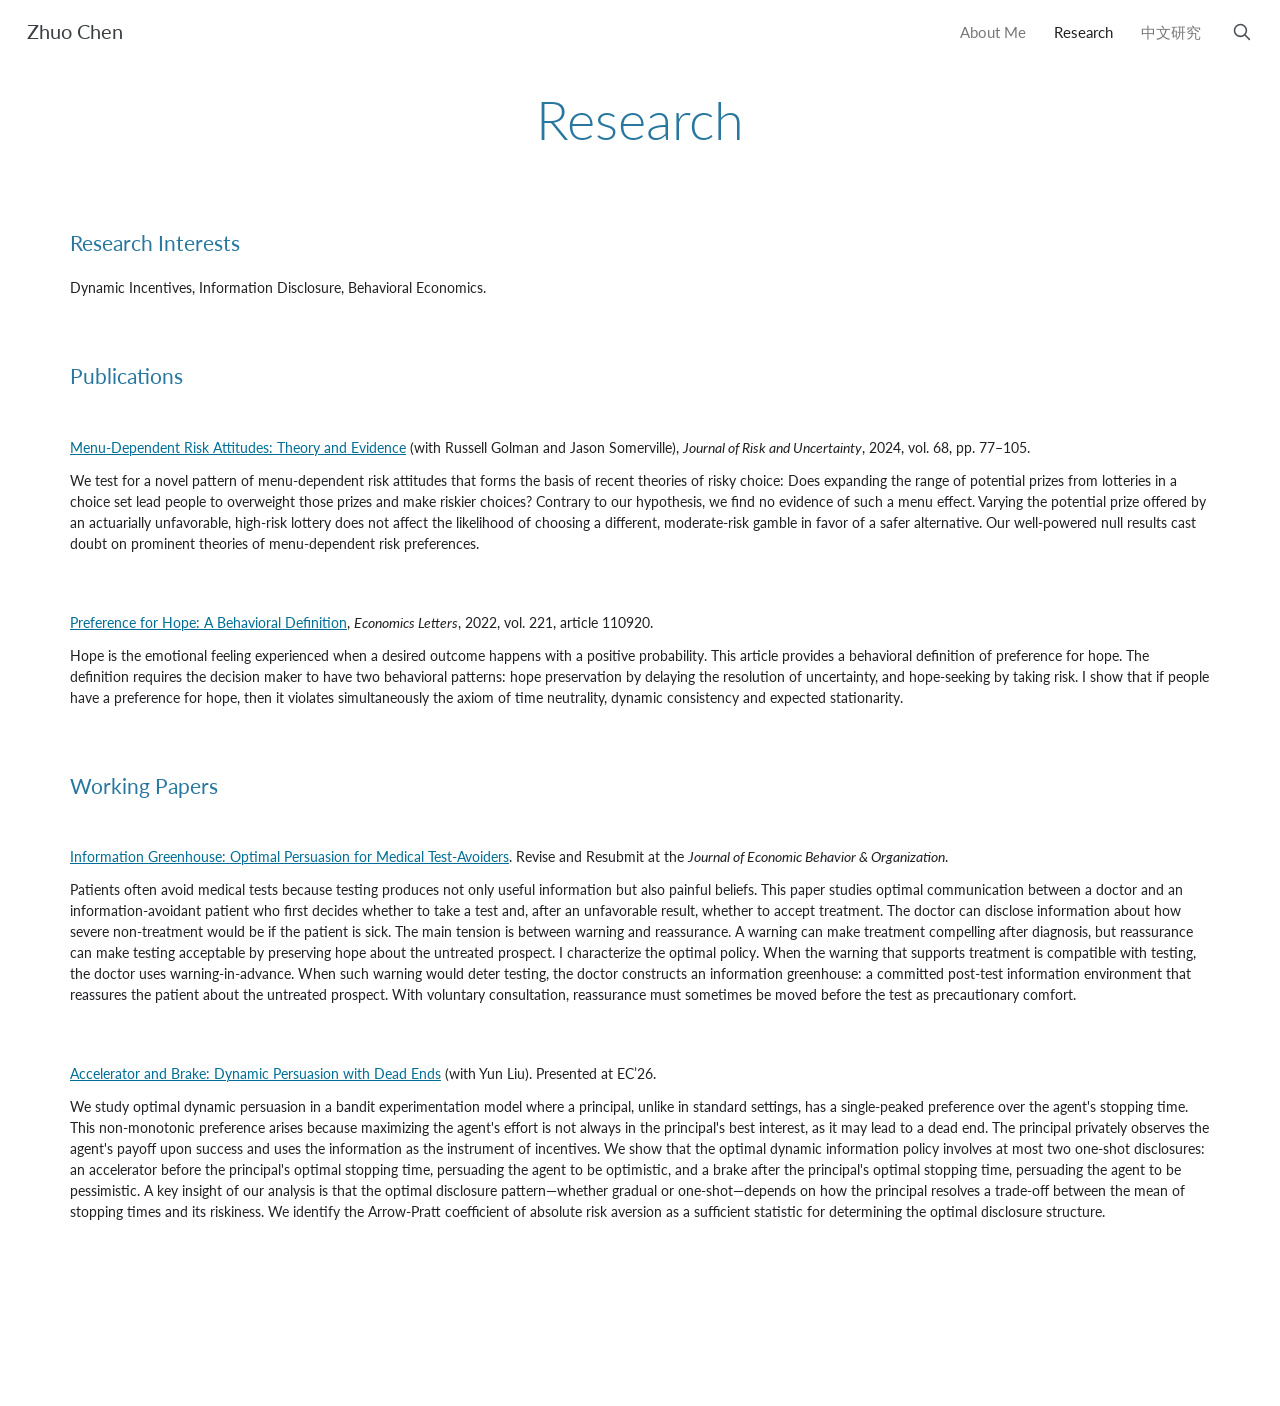
==== research.html @ 5f305f92 "Add files via upload" ====
<!doctype html>
<html lang="en">
  <head>
    <meta charset="utf-8" />
    <meta name="viewport" content="width=device-width, initial-scale=1" />
    <meta
      name="description"
      content="Research interests, publications, and working papers."
    />
    <title>Research | Zhuo Chen</title>
    <link rel="preconnect" href="https://fonts.googleapis.com" />
    <link rel="preconnect" href="https://fonts.gstatic.com" crossorigin />
    <link
      href="https://fonts.googleapis.com/css2?family=Lato:wght@300;400;700&display=swap"
      rel="stylesheet"
    />
    <link rel="stylesheet" href="styles.css?v=20260901-3" />
  </head>
  <body>
    <header class="site-header">
      <a class="site-name" href="index.html">Zhuo Chen</a>

      <button
        class="menu-toggle"
        type="button"
        aria-label="Open navigation"
        aria-controls="site-navigation"
        aria-expanded="false"
      >
        <span></span>
        <span></span>
        <span></span>
      </button>

      <nav class="site-nav" id="site-navigation" aria-label="Primary navigation">
        <a href="index.html">About Me</a>
        <a class="active" href="research.html" aria-current="page">Research</a>
        <a href="research-cn.html" lang="zh-CN">中文研究</a>
        <button class="search-toggle" type="button" aria-label="Search this site">
          <svg viewBox="0 0 24 24" aria-hidden="true">
            <circle cx="10.8" cy="10.8" r="6.8"></circle>
            <path d="m16 16 5 5"></path>
          </svg>
        </button>
      </nav>

      <button
        class="search-toggle mobile-search-toggle"
        type="button"
        aria-label="Search this site"
      >
        <svg viewBox="0 0 24 24" aria-hidden="true">
          <circle cx="10.8" cy="10.8" r="6.8"></circle>
          <path d="m16 16 5 5"></path>
        </svg>
      </button>
    </header>

    <main>
      <h1 class="page-title">Research</h1>

      <div class="research-page" id="research-list">
        <section class="research-section">
          <h2>Research Interests</h2>
          <p>Dynamic Incentives, Information Disclosure, Behavioral Economics.</p>
        </section>

        <section class="research-section paper-section">
          <h2>Publications</h2>

          <article class="paper-entry">
            <p class="paper-citation">
              <a
                href="https://doi.org/10.1007/s11166-023-09423-1"
                target="_blank"
                rel="noopener"
                >Menu-Dependent Risk Attitudes: Theory and Evidence</a
              >
              (with Russell Golman and Jason Somerville),
              <em>Journal of Risk and Uncertainty</em>, 2024, vol. 68, pp. 77–105.
            </p>
            <p>
              We test for a novel pattern of menu-dependent risk attitudes that
              forms the basis of recent theories of risky choice: Does expanding
              the range of potential prizes from lotteries in a choice set lead
              people to overweight those prizes and make riskier choices? Contrary
              to our hypothesis, we find no evidence of such a menu effect. Varying
              the potential prize offered by an actuarially unfavorable, high-risk
              lottery does not affect the likelihood of choosing a different,
              moderate-risk gamble in favor of a safer alternative. Our well-powered
              null results cast doubt on prominent theories of menu-dependent risk
              preferences.
            </p>
          </article>

          <article class="paper-entry">
            <p class="paper-citation">
              <a
                href="https://doi.org/10.1016/j.econlet.2022.110920"
                target="_blank"
                rel="noopener"
                >Preference for Hope: A Behavioral Definition</a
              >,
              <em>Economics Letters</em>, 2022, vol. 221, article 110920.
            </p>
            <p>
              Hope is the emotional feeling experienced when a desired outcome
              happens with a positive probability. This article provides a
              behavioral definition of preference for hope. The definition requires
              the decision maker to have two behavioral patterns: hope preservation
              by delaying the resolution of uncertainty, and hope-seeking by taking
              risk. I show that if people have a preference for hope, then it
              violates simultaneously the axiom of time neutrality, dynamic
              consistency and expected stationarity.
            </p>
          </article>
        </section>

        <section class="research-section paper-section">
          <h2>Working Papers</h2>

          <article class="paper-entry">
            <p class="paper-citation">
              <a
                href="https://arxiv.org/abs/2407.02948v3"
                target="_blank"
                rel="noopener"
                >Information Greenhouse: Optimal Persuasion for Medical
                Test-Avoiders</a
              >. Revise and Resubmit at the
              <em>Journal of Economic Behavior &amp; Organization</em>.
            </p>
            <p>
              Patients often avoid medical tests because testing produces not only
              useful information but also painful beliefs. This paper studies optimal
              communication between a doctor and an information-avoidant patient who
              first decides whether to take a test and, after an unfavorable result,
              whether to accept treatment. The doctor can disclose information about
              how severe non-treatment would be if the patient is sick. The main
              tension is between warning and reassurance. A warning can make treatment
              compelling after diagnosis, but reassurance can make testing acceptable
              by preserving hope about the untreated prospect. I characterize the
              optimal policy. When the warning that supports treatment is compatible
              with testing, the doctor uses warning-in-advance. When such warning would
              deter testing, the doctor constructs an information greenhouse: a
              committed post-test information environment that reassures the patient
              about the untreated prospect. With voluntary consultation, reassurance
              must sometimes be moved before the test as precautionary comfort.
            </p>
          </article>

          <article class="paper-entry">
            <p class="paper-citation">
              <a
                href="https://arxiv.org/abs/2601.13686v2"
                target="_blank"
                rel="noopener"
                >Accelerator and Brake: Dynamic Persuasion with Dead Ends</a
              >
              (with Yun Liu). Presented at EC’26.
            </p>
            <p>
              We study optimal dynamic persuasion in a bandit experimentation model
              where a principal, unlike in standard settings, has a single-peaked
              preference over the agent's stopping time. This non-monotonic preference
              arises because maximizing the agent's effort is not always in the
              principal's best interest, as it may lead to a dead end. The principal
              privately observes the agent's payoff upon success and uses the
              information as the instrument of incentives. We show that the optimal
              dynamic information policy involves at most two one-shot disclosures:
              an accelerator before the principal's optimal stopping time, persuading
              the agent to be optimistic, and a brake after the principal's optimal
              stopping time, persuading the agent to be pessimistic. A key insight of
              our analysis is that the optimal disclosure pattern—whether gradual or
              one-shot—depends on how the principal resolves a trade-off between the
              mean of stopping times and its riskiness. We identify the Arrow-Pratt
              coefficient of absolute risk aversion as a sufficient statistic for
              determining the optimal disclosure structure.
            </p>
          </article>
        </section>
      </div>
    </main>

    <dialog class="search-dialog" aria-labelledby="search-title">
      <form method="dialog" class="search-panel">
        <div class="search-heading">
          <h2 id="search-title">Search this site</h2>
          <button class="search-close" value="close" aria-label="Close search">×</button>
        </div>
        <label for="site-search">Search term</label>
        <input id="site-search" type="search" autocomplete="off" />
        <div class="search-results" aria-live="polite"></div>
      </form>
    </dialog>

    <script src="script.js"></script>
  </body>
</html>
---- styles.css ----
:root {
  --page-bg: #ffffff;
  --text: #202124;
  --muted: #777777;
  --accent: #28779e;
  --content-width: 1140px;
  --header-height: 62px;
}

* {
  box-sizing: border-box;
}

html {
  background: var(--page-bg);
  color: var(--text);
  font-family: "Lato", "Helvetica Neue", Arial, sans-serif;
  font-size: 16px;
}

body {
  margin: 0;
  min-height: 100vh;
  background: var(--page-bg);
}

.chinese-page {
  font-family: "Noto Serif SC", "Songti SC", STSong, serif;
}

.chinese-page .site-name,
.chinese-page .site-nav > a:not([lang="zh-CN"]) {
  font-family: "Lato", "Helvetica Neue", Arial, sans-serif;
}

a {
  color: #006e96;
  text-decoration: underline;
  text-decoration-thickness: 1px;
  text-underline-offset: 1px;
}

a:hover,
a:focus-visible {
  color: #004e6b;
}

.site-header {
  position: relative;
  z-index: 10;
  display: flex;
  min-height: var(--header-height);
  align-items: center;
  justify-content: space-between;
  padding: 0 27px;
  background: rgba(255, 255, 255, 0.98);
}

.site-name {
  color: #3c4043;
  font-size: 20px;
  font-weight: 400;
  line-height: 1;
  text-decoration: none;
}

.site-name:hover,
.site-name:focus-visible {
  color: #202124;
}

.site-nav {
  display: flex;
  align-items: center;
  gap: 28px;
}

.site-nav > a {
  position: relative;
  padding: 21px 0 18px;
  color: #777777;
  font-size: 15px;
  font-weight: 400;
  line-height: 1.35;
  text-decoration: none;
}

.site-nav > a.active {
  color: #202124;
}

.site-nav > a::after {
  position: absolute;
  right: 0;
  bottom: 10px;
  left: 0;
  height: 2px;
  background: var(--accent);
  content: "";
  opacity: 0;
  transform: scaleX(0.3);
  transition: opacity 120ms ease, transform 120ms ease;
}

.site-nav > a:hover::after,
.site-nav > a:focus-visible::after {
  opacity: 1;
  transform: scaleX(1);
}

.search-toggle {
  display: grid;
  width: 24px;
  height: 42px;
  place-items: center;
  padding: 0;
  border: 0;
  background: transparent;
  color: #4d5156;
  cursor: pointer;
}

.search-toggle svg {
  width: 21px;
  height: 21px;
  fill: none;
  stroke: currentColor;
  stroke-linecap: round;
  stroke-width: 1.8;
}

.mobile-search-toggle {
  display: none;
}

.menu-toggle {
  display: none;
  width: 40px;
  height: 40px;
  align-items: center;
  justify-content: center;
  flex-direction: column;
  gap: 5px;
  border: 0;
  background: transparent;
  cursor: pointer;
}

.menu-toggle span {
  width: 21px;
  height: 1.5px;
  background: #3c4043;
}

.page-title {
  margin: 28px auto 83px;
  color: var(--accent);
  font-size: clamp(3rem, 4.25vw, 4rem);
  font-weight: 300;
  line-height: 1.1;
  text-align: center;
}

.home-layout,
.research-page {
  width: min(calc(100% - 48px), var(--content-width));
  margin: 0 auto;
}

.chinese-page .research-page {
  font-size: 15.5px;
  line-height: 1.85;
}

.chinese-page .research-section h2 {
  font-weight: 500;
}

.home-layout {
  display: grid;
  grid-template-columns: minmax(0, 1fr) 267px;
  gap: 54px;
  align-items: start;
}

.home-copy {
  display: flex;
  align-items: stretch;
  flex-direction: column;
  gap: 18px;
  padding-top: 12px;
  font-size: 15px;
  line-height: 1.55;
}

.home-copy > p {
  margin: 0;
}

.home-copy > .contact-block {
  margin-top: 13px;
}

.portrait-wrap {
  width: 267px;
  margin: 0;
}

.portrait {
  display: block;
  width: 267px;
  height: 324px;
  object-fit: cover;
  object-position: center 46%;
}

.contact-block h2 {
  margin: 0 0 16px;
  font-size: 15px;
  font-weight: 700;
  line-height: 1.4;
}

.contact-block dl {
  display: grid;
  gap: 14px;
  margin: 0;
}

.contact-block dl > div {
  display: grid;
  grid-template-columns: 114px minmax(0, 1fr);
  gap: 0;
}

.contact-block dt {
  font-weight: 700;
}

.contact-block dd {
  margin: 0;
}

.placeholder {
  color: #666666;
}

.pending-link,
.pending-paper-title {
  color: #006e96;
  text-decoration: underline;
  text-decoration-thickness: 1px;
  text-underline-offset: 1px;
}

.pending-link {
  cursor: default;
}

.research-page {
  margin-top: -4px;
  padding-bottom: 120px;
  font-size: 14px;
  line-height: 1.5;
}

.research-section {
  margin-bottom: 64px;
}

.research-section h2 {
  margin: 0 0 20px;
  color: var(--accent);
  font-size: 21px;
  font-weight: 400;
  line-height: 1.35;
}

.research-section > p {
  margin: 0;
}

.paper-section h2 {
  margin-bottom: 46px;
}

.paper-entry {
  margin: 0 0 58px;
}

.paper-entry:last-child {
  margin-bottom: 0;
}

.paper-entry p {
  margin: 0;
}

.paper-entry .paper-citation {
  margin-bottom: 12px;
}

.paper-citation .pending-paper-title {
  font-weight: 700;
}

.paper-title {
  font-weight: 600;
}

.search-dialog {
  width: min(560px, calc(100% - 32px));
  padding: 0;
  border: 0;
  border-radius: 2px;
  box-shadow: 0 18px 60px rgba(32, 33, 36, 0.22);
}

.search-dialog::backdrop {
  background: rgba(32, 33, 36, 0.25);
}

.search-panel {
  padding: 24px;
}

.search-heading {
  display: flex;
  align-items: center;
  justify-content: space-between;
  margin-bottom: 20px;
}

.search-heading h2 {
  margin: 0;
  color: var(--accent);
  font-size: 23px;
  font-weight: 400;
}

.search-close {
  border: 0;
  background: transparent;
  color: #5f6368;
  font-size: 30px;
  line-height: 1;
  cursor: pointer;
}

.search-panel label {
  position: absolute;
  width: 1px;
  height: 1px;
  overflow: hidden;
  clip: rect(0 0 0 0);
  white-space: nowrap;
}

.search-panel input {
  width: 100%;
  padding: 10px 12px;
  border: 1px solid #b9b9b9;
  border-radius: 2px;
  font: inherit;
  outline: none;
}

.search-panel input:focus {
  border-color: var(--accent);
  box-shadow: 0 0 0 1px var(--accent);
}

.search-results {
  min-height: 42px;
  padding-top: 17px;
  color: #5f6368;
  font-size: 14px;
}

.search-results a {
  display: block;
  margin-bottom: 8px;
}

@media (max-width: 780px) {
  :root {
    --header-height: 58px;
  }

  .site-header {
    justify-content: flex-start;
    padding: 0 18px;
  }

  .site-name {
    order: 2;
    margin-left: 3px;
    font-size: 18px;
  }

  .menu-toggle {
    display: flex;
    order: 1;
    width: 30px;
    margin-left: -8px;
  }

  .site-nav {
    position: absolute;
    top: 100%;
    right: 0;
    left: 0;
    display: none;
    align-items: stretch;
    flex-direction: column;
    gap: 0;
    padding: 10px 18px 16px;
    border-top: 1px solid #eeeeee;
    background: #ffffff;
    box-shadow: 0 8px 20px rgba(60, 64, 67, 0.08);
  }

  .site-nav.open {
    display: flex;
  }

  .site-nav > a {
    padding: 11px 0;
  }

  .site-nav > a::after {
    display: none;
  }

  .search-toggle {
    display: none;
  }

  .mobile-search-toggle {
    display: grid;
    order: 3;
    width: 32px;
    margin-left: auto;
  }

  .page-title {
    margin: 24px auto 92px;
    font-size: 3.35rem;
  }

  .home-layout,
  .research-page {
    width: min(calc(100% - 52px), var(--content-width));
  }

  .home-layout {
    grid-template-columns: 1fr;
    gap: 42px;
  }

  .home-copy {
    padding-top: 0;
    font-size: 16px;
    line-height: 1.56;
  }

  .portrait-wrap,
  .portrait {
    width: 220px;
  }

  .portrait {
    height: 267px;
    aspect-ratio: 267 / 324;
  }

  .portrait-wrap {
    margin: 0 auto;
  }

  .contact-block dl > div {
    grid-template-columns: 108px minmax(0, 1fr);
  }

  .research-page {
    font-size: 15px;
  }

  .research-section {
    margin-bottom: 52px;
  }

  .paper-section h2 {
    margin-bottom: 34px;
  }
}

@media (max-width: 430px) {
  .page-title {
    margin-bottom: 70px;
    font-size: 2.85rem;
  }

  .paper-entry {
    margin-bottom: 48px;
  }
}

@media (prefers-reduced-motion: reduce) {
  *,
  *::before,
  *::after {
    scroll-behavior: auto !important;
    transition-duration: 0.01ms !important;
  }
}
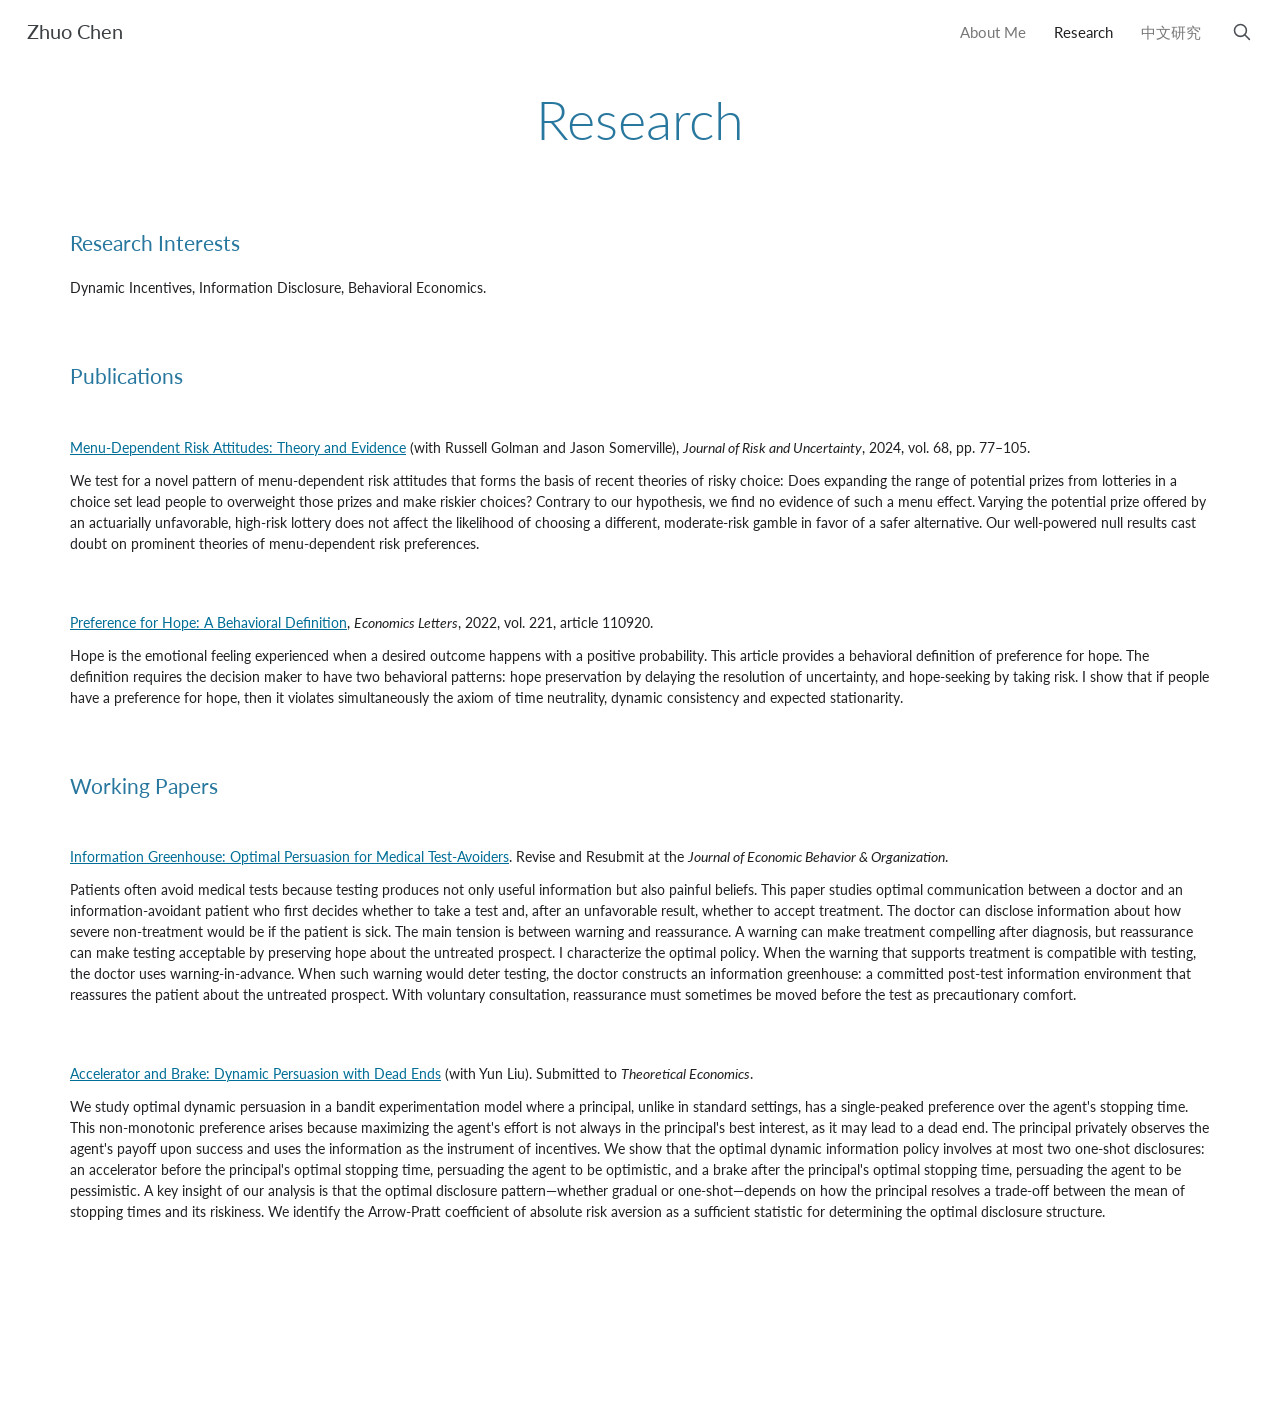
==== commit dfcda11f: "Update Dead Ends submission status" ====
--- a/research.html
+++ b/research.html
@@ -157,7 +157,7 @@
                 rel="noopener"
                 >Accelerator and Brake: Dynamic Persuasion with Dead Ends</a
               >
-              (with Yun Liu). Presented at EC’26.
+              (with Yun Liu). Submitted to <em>Theoretical Economics</em>.
             </p>
             <p>
               We study optimal dynamic persuasion in a bandit experimentation model
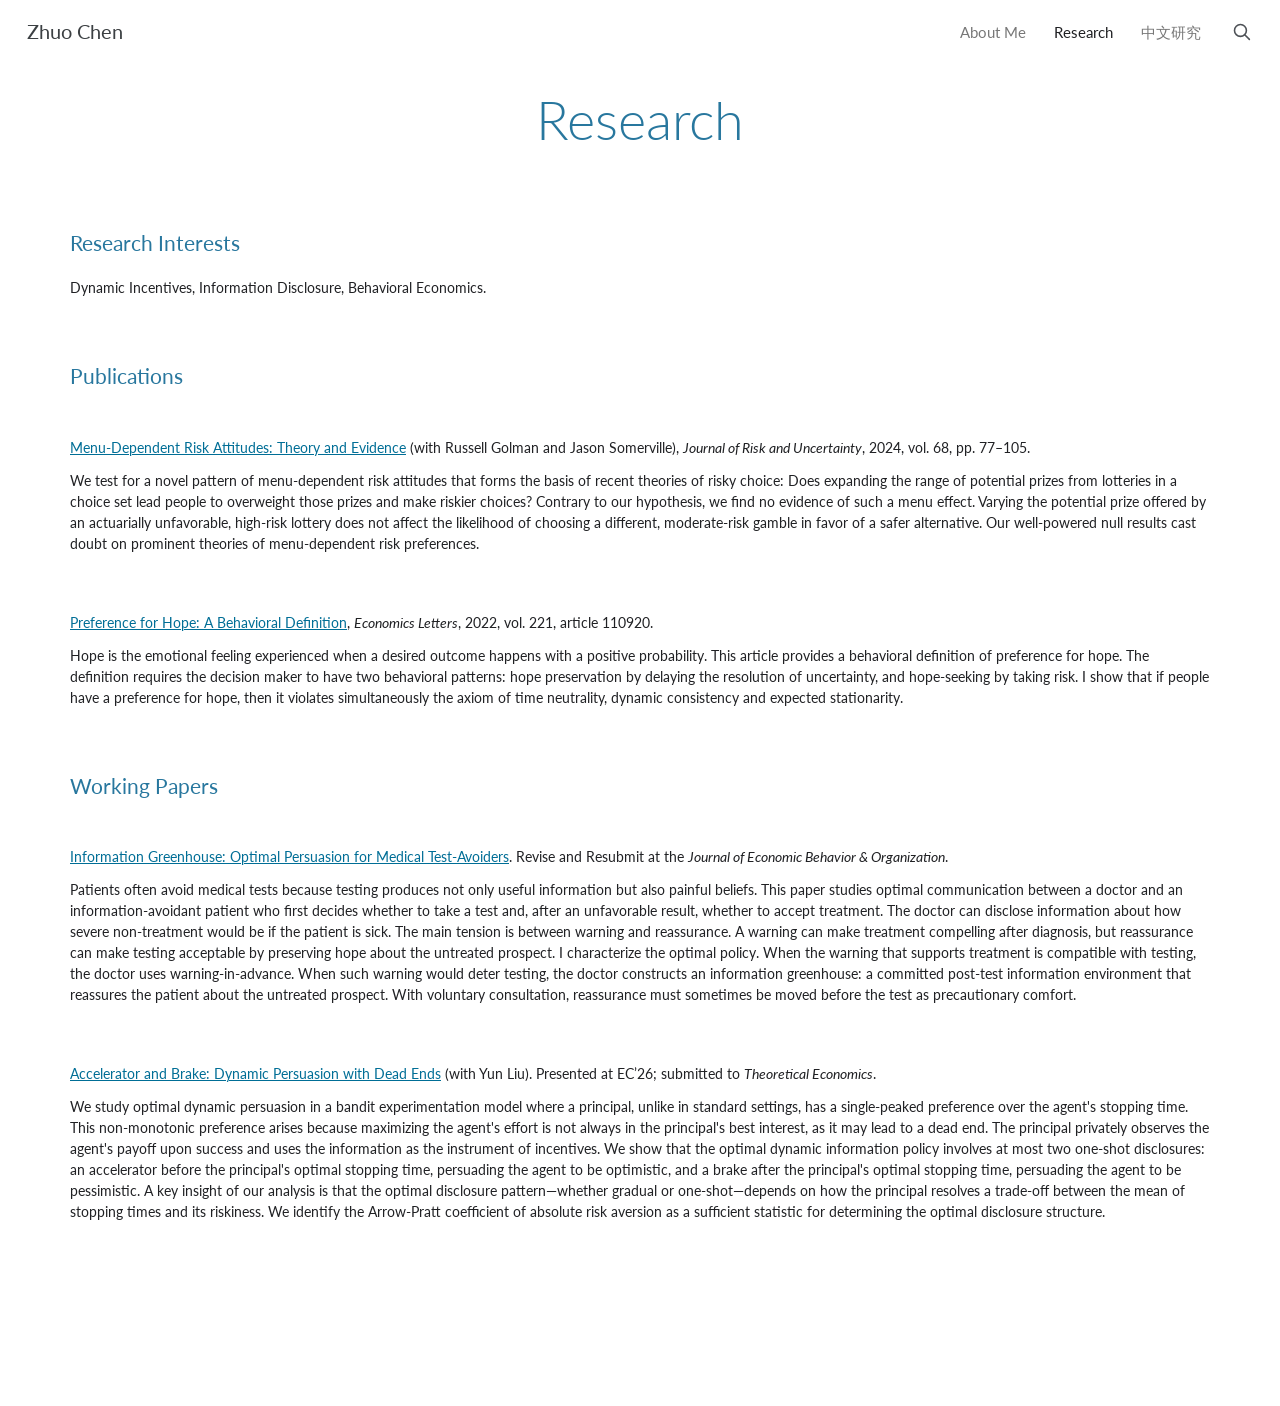
==== commit cb7f7975: "Restore EC presentation and add TE submission status" ====
--- a/research.html
+++ b/research.html
@@ -157,7 +157,7 @@
                 rel="noopener"
                 >Accelerator and Brake: Dynamic Persuasion with Dead Ends</a
               >
-              (with Yun Liu). Submitted to <em>Theoretical Economics</em>.
+              (with Yun Liu). Presented at EC’26; submitted to <em>Theoretical Economics</em>.
             </p>
             <p>
               We study optimal dynamic persuasion in a bandit experimentation model
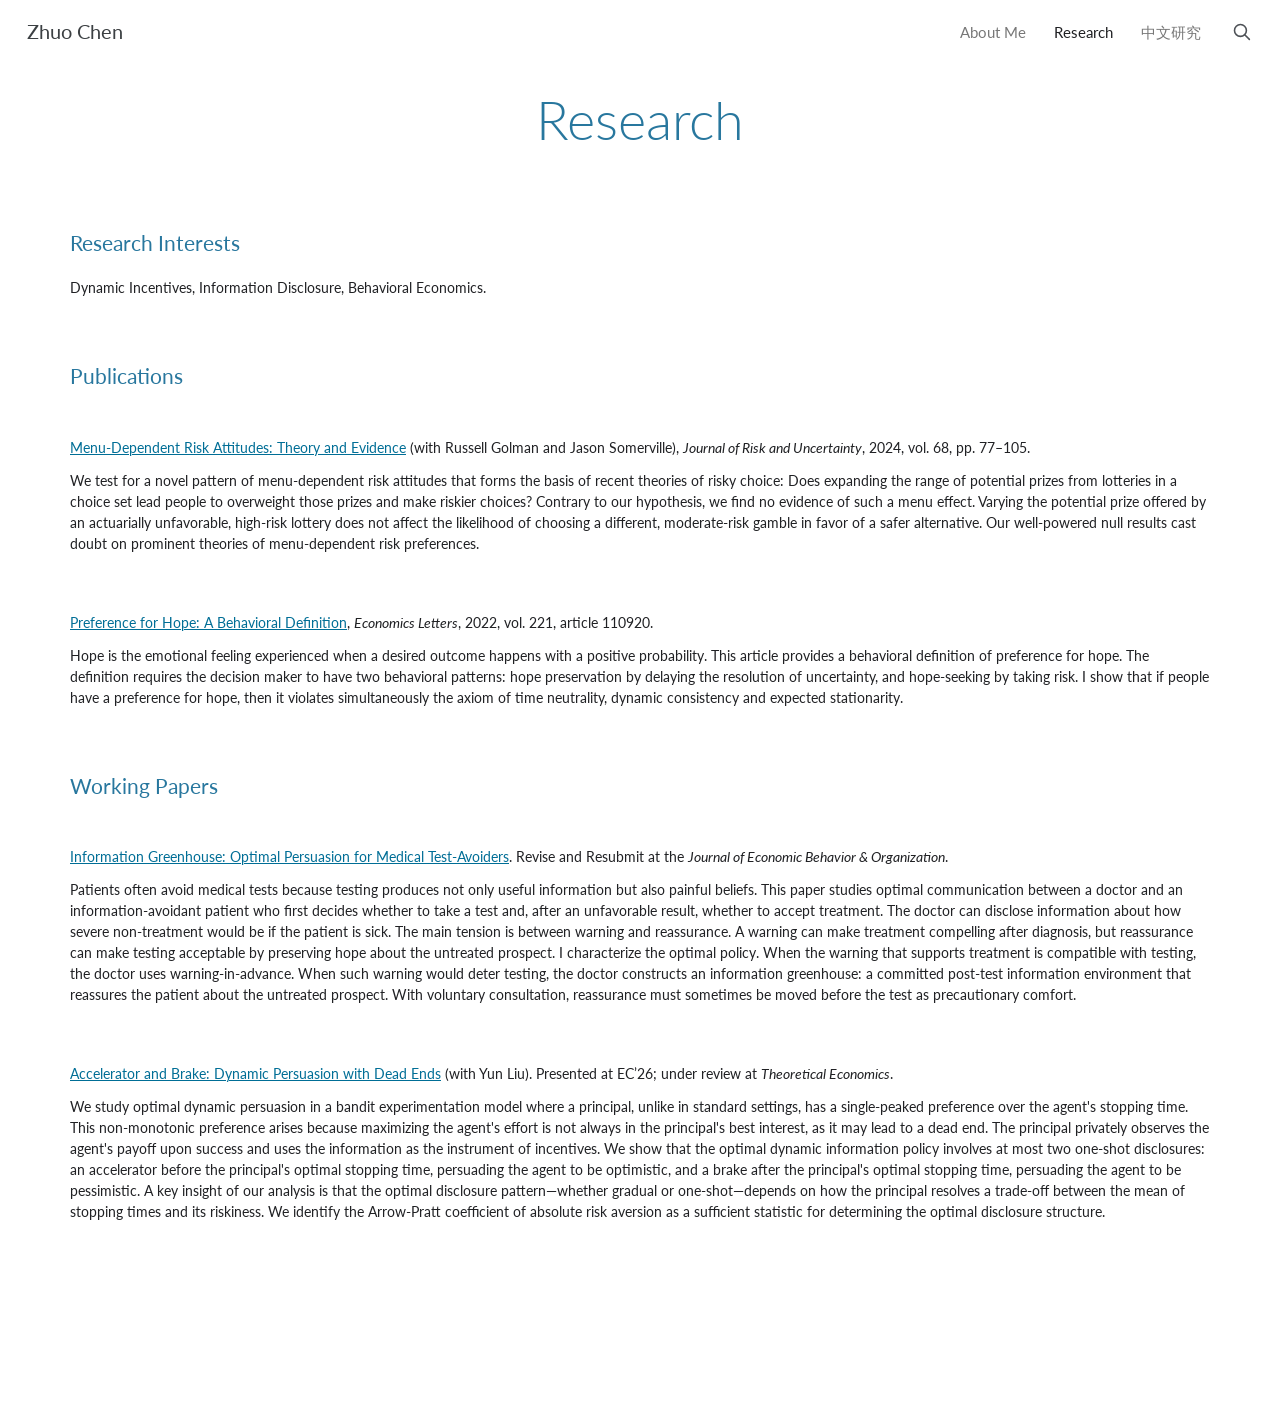
==== commit 8717c3ba: "Update Dead Ends review status" ====
--- a/research.html
+++ b/research.html
@@ -157,7 +157,7 @@
                 rel="noopener"
                 >Accelerator and Brake: Dynamic Persuasion with Dead Ends</a
               >
-              (with Yun Liu). Presented at EC’26; submitted to <em>Theoretical Economics</em>.
+              (with Yun Liu). Presented at EC’26; under review at <em>Theoretical Economics</em>.
             </p>
             <p>
               We study optimal dynamic persuasion in a bandit experimentation model
